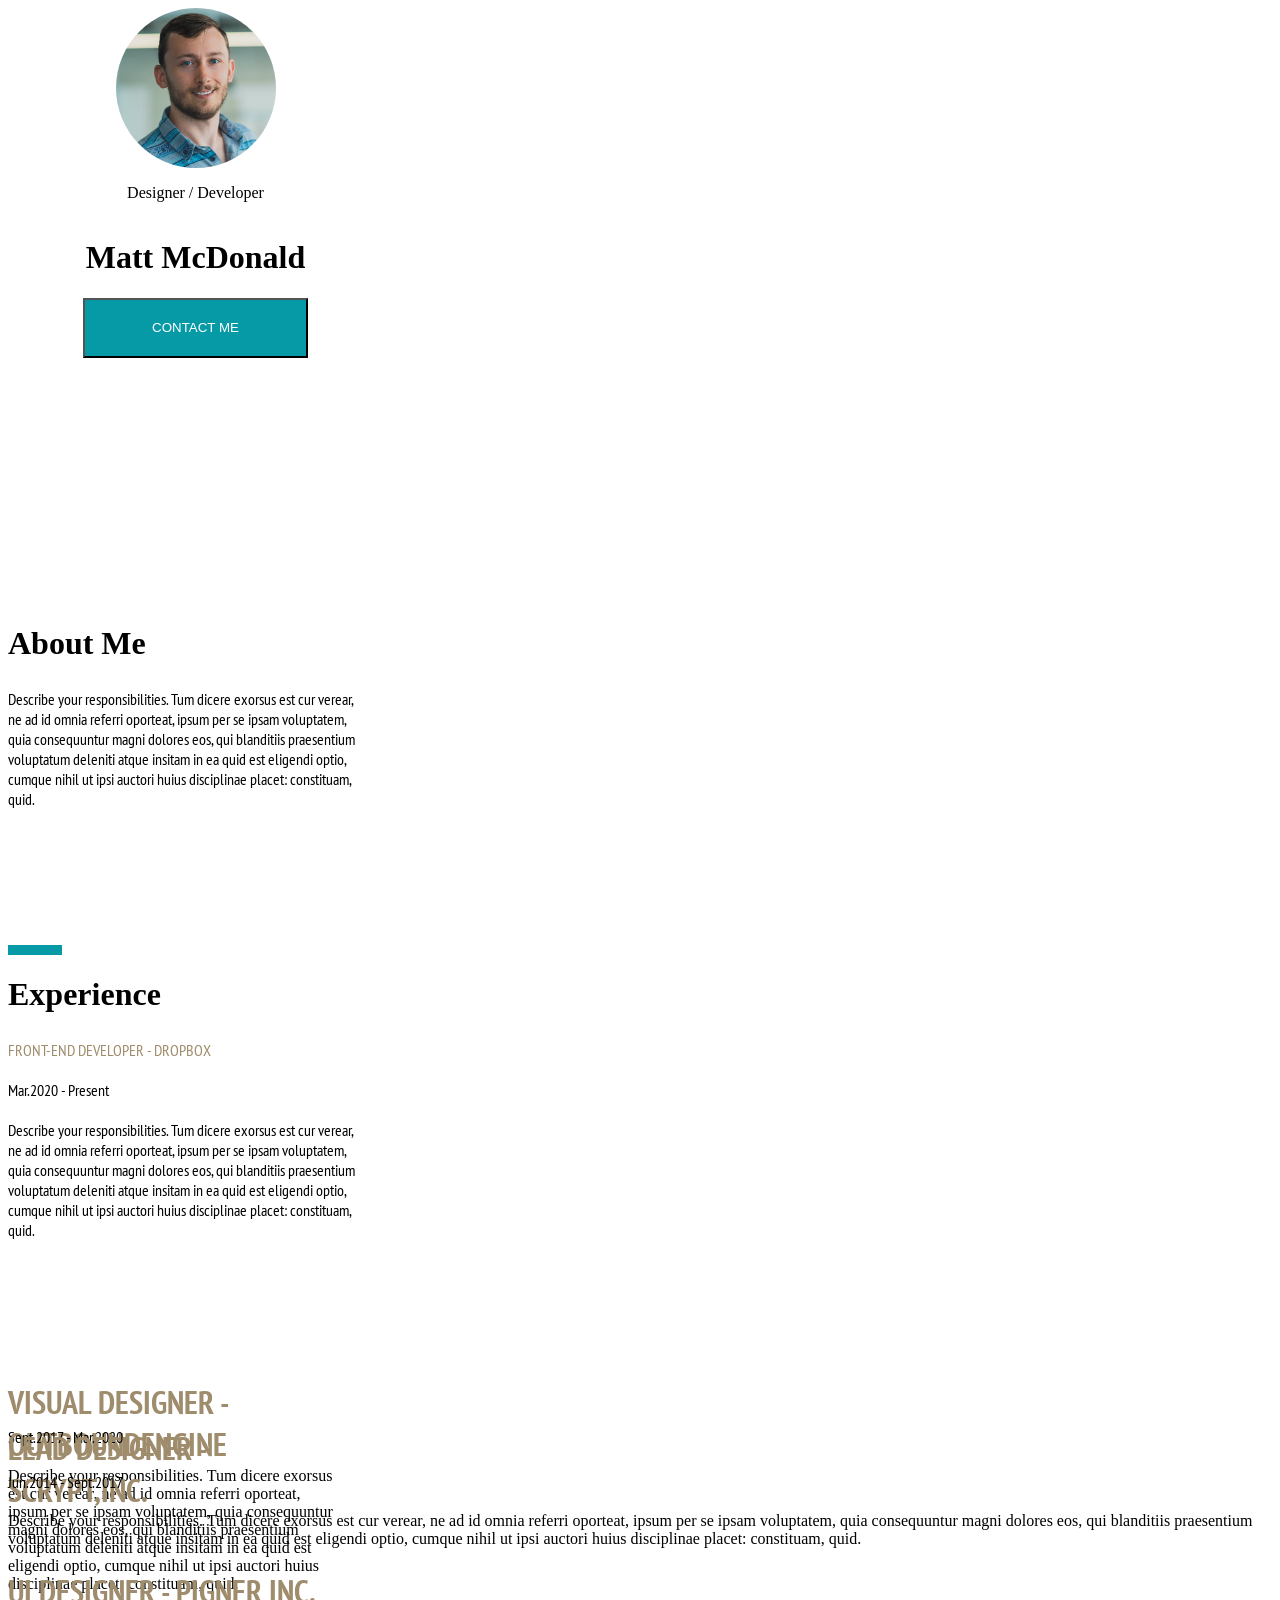
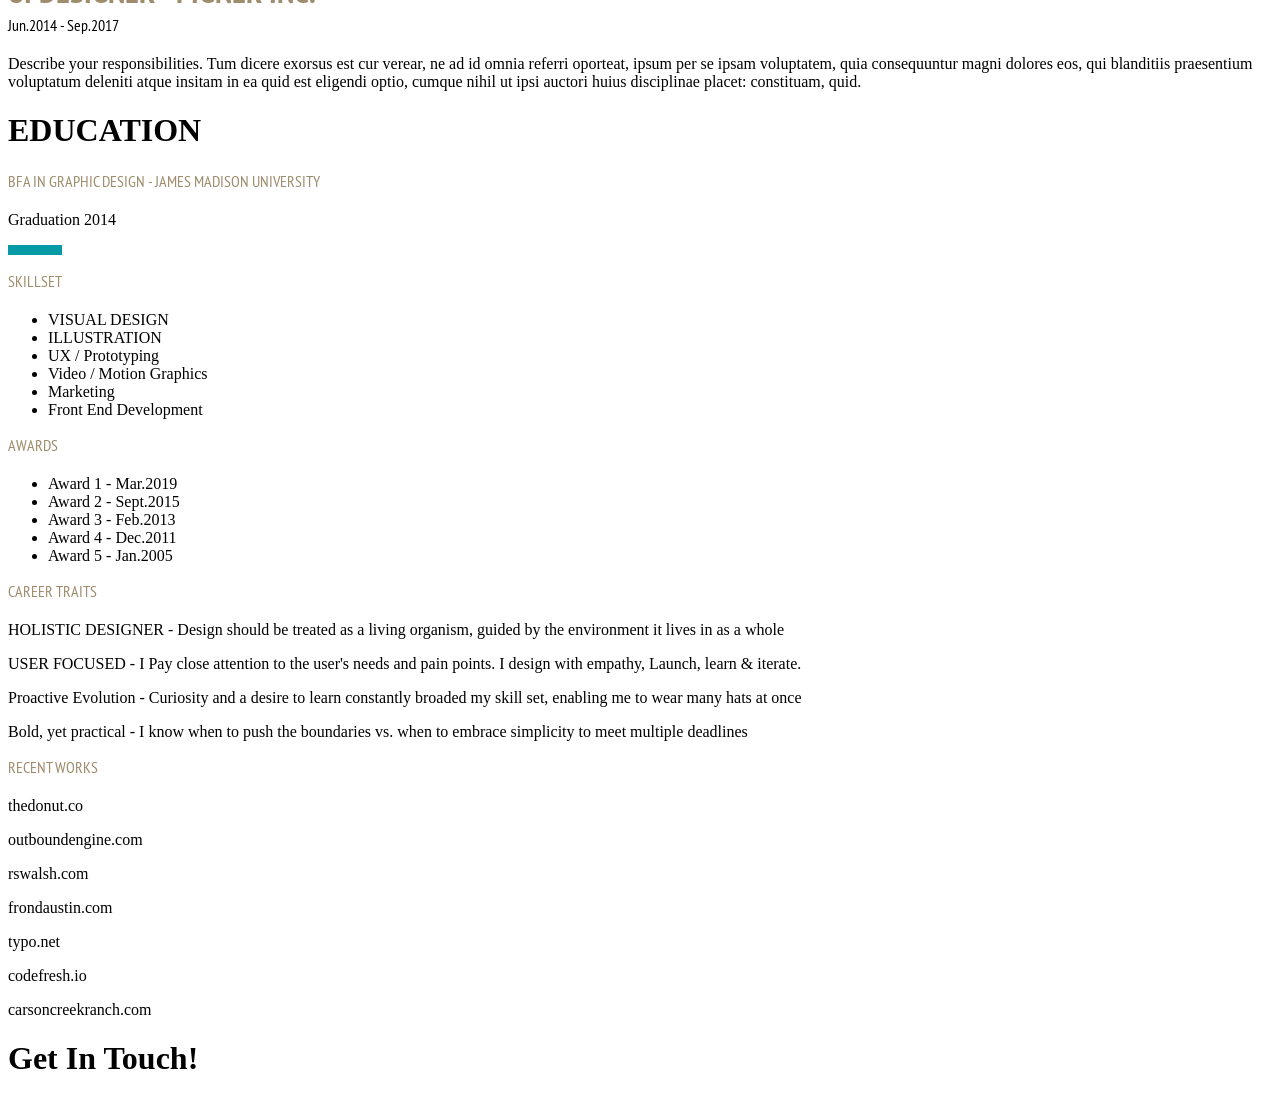
==== index2.html @ 8fe47edc "nueva version actualizada" ====
<!doctype html>
<html lang="en">
  <head>
    <meta charset="UTF-8" />
    <meta name="viewport" content="width=device-width, initial-scale=1.0" />
    <title>Document</title>
    <link rel="stylesheet" href="style.css" />
    <link rel="preconnect" href="https://fonts.googleapis.com" />
    <link rel="preconnect" href="https://fonts.gstatic.com" crossorigin />
    <link
      href="https://fonts.googleapis.com/css2?family=PT+Sans+Narrow:wght@400;700&family=Playfair+Display:ital,wght@0,400..900;1,400..900&display=swap"
      rel="stylesheet"
    />
  </head>
  <body>
    <header>
      <img src="images/MattMcdonald.png" alt="" />
      <p>Designer / Developer</p>
      <h1>Matt McDonald</h1>
      <button class="boton">CONTACT ME</button>
    </header>
    <main>
      <div class="text1">
        <h1>About Me</h1>
        <p class="texto1">
          Describe your responsibilities. Tum dicere exorsus est cur verear, ne
          ad id omnia referri oporteat, ipsum per se ipsam voluptatem, quia
          consequuntur magni dolores eos, qui blanditiis praesentium voluptatum
          deleniti atque insitam in ea quid est eligendi optio, cumque nihil ut
          ipsi auctori huius disciplinae placet: constituam, quid.
        </p>
      </div>
      <div class="rectangle"></div>
      <div class="text2">
        <h1>Experience</h1>
        <p class="textlike">FRONT-END DEVELOPER - DROPBOX</p>
        <p class="textp">Mar.2020 - Present</p>
        <p class="texto2">
          Describe your responsibilities. Tum dicere exorsus est cur verear, ne
          ad id omnia referri oporteat, ipsum per se ipsam voluptatem, quia
          consequuntur magni dolores eos, qui blanditiis praesentium voluptatum
          deleniti atque insitam in ea quid est eligendi optio, cumque nihil ut
          ipsi auctori huius disciplinae placet: constituam, quid.
        </p>
      </div>
      <div class="text3">
        <h1 class="textlike">VISUAL DESIGNER - OUTBOUNDENGINE</h1>
        <p class="textp">Sept.2017 - Mar.2020</p>
        <p class="texto3">
          Describe your responsibilities. Tum dicere exorsus est cur verear, ne
          ad id omnia referri oporteat, ipsum per se ipsam voluptatem, quia
          consequuntur magni dolores eos, qui blanditiis praesentium voluptatum
          deleniti atque insitam in ea quid est eligendi optio, cumque nihil ut
          ipsi auctori huius disciplinae placet: constituam, quid.
        </p>
      </div>
      <div class="text4">
        <h1 class="textlike">LEAD DESIGNER - SCRYPT,INC.</h1>
        <p class="textp">Jun.2014 - Sept.2017</p>
        <p class="texto4">
          Describe your responsibilities. Tum dicere exorsus est cur verear, ne
          ad id omnia referri oporteat, ipsum per se ipsam voluptatem, quia
          consequuntur magni dolores eos, qui blanditiis praesentium voluptatum
          deleniti atque insitam in ea quid est eligendi optio, cumque nihil ut
          ipsi auctori huius disciplinae placet: constituam, quid.
        </p>
      </div>
      <div class="text5">
        <h1 class="textlike">UI DESIGNER - PIGNER INC.</h1>
        <p class="textp">Jun.2014 - Sep.2017</p>
        <p class="texto5">
          Describe your responsibilities. Tum dicere exorsus est cur verear, ne
          ad id omnia referri oporteat, ipsum per se ipsam voluptatem, quia
          consequuntur magni dolores eos, qui blanditiis praesentium voluptatum
          deleniti atque insitam in ea quid est eligendi optio, cumque nihil ut
          ipsi auctori huius disciplinae placet: constituam, quid.
        </p>
      </div>
      <div class="text6">
        <h1>EDUCATION</h1>
        <p class="textlike">BFA IN GRAPHIC DESIGN - JAMES MADISON UNIVERSITY</p>
        <p class="texto6">Graduation 2014</p>
      </div>
      <div class="rectangle"></div>

      <div class="text7">
        <p class="textlike">SKILLSET</p>
        <nav>
          <ul>
            <li>VISUAL DESIGN</li>
            <li>ILLUSTRATION</li>
            <li>UX / Prototyping</li>
            <li>Video / Motion Graphics</li>
            <li>Marketing</li>
            <li>Front End Development</li>
          </ul>
        </nav>
      </div>
      <div class="text8">
        <p class="textlike">AWARDS</p>
        <nav>
          <ul>
            <li>Award 1 - Mar.2019</li>
            <li>Award 2 - Sept.2015</li>
            <li>Award 3 - Feb.2013</li>
            <li>Award 4 - Dec.2011</li>
            <li>Award 5 - Jan.2005</li>
          </ul>
        </nav>
      </div>
      <div class="text9">
        <p class="textlike">CAREER TRAITS</p>
        <p>
          HOLISTIC DESIGNER - Design should be treated as a living organism,
          guided by the environment it lives in as a whole
        </p>
        <p>
          USER FOCUSED - I Pay close attention to the user's needs and pain
          points. I design with empathy, Launch, learn & iterate.
        </p>
        <p>
          Proactive Evolution - Curiosity and a desire to learn constantly
          broaded my skill set, enabling me to wear many hats at once
        </p>
        <p>
          Bold, yet practical - I know when to push the boundaries vs. when to
          embrace simplicity to meet multiple deadlines
        </p>
      </div>
      <div class="text10">
        <p class="textlike">RECENT WORKS</p>
        <p class="text">thedonut.co</p>
        <p class="text">outboundengine.com</p>
        <p class="text">rswalsh.com</p>
        <p class="text">frondaustin.com</p>
        <p class="text">typo.net</p>
        <p class="text">codefresh.io</p>
        <p class="text">carsoncreekranch.com</p>
      </div>
    </main>
    <div class="bottom-container">
      <h1>Get In Touch!</h1>
    </div>
  </body>
</html>
---- style.css ----
header{
    display: flex;
    flex-direction: column;
    align-items: center;
    width: 375px;
    height: 596px;
}

header img{
    width: 160px;
    height: 160px;
    border-radius: 175px;
}

header button{
    width: 225px;
    height: 60px;
    background-color: #0699A6;
    color: #FFFFFF;
    cursor: pointer;
}

.text1 h1{
    width: 335px;
    height: 42px;
}

.texto1{
    width: 350px;
    height: 240px;
    font-family: 'PT Sans Narrow';
}

.rectangle{
    width: 54px;
    height: 10px;
    background-color: #0699A6;
}

.text2 h1{
    width: 335px;
    height: 42px;
}

.texto2{
    width: 350px;
    height: 240px;
    font-family: 'PT Sans Narrow';
}

.textlike{
    width: 335px;
    height: 24px;
    font-family: 'PT Sans Narrow';
    color: #9E8C6C;
}

.textp{
    width: 224px;
    height: 24px;
    font-family: 'PT Sans Narrow';
}

.text3{
    width: 335px;
    height: 24px;
}
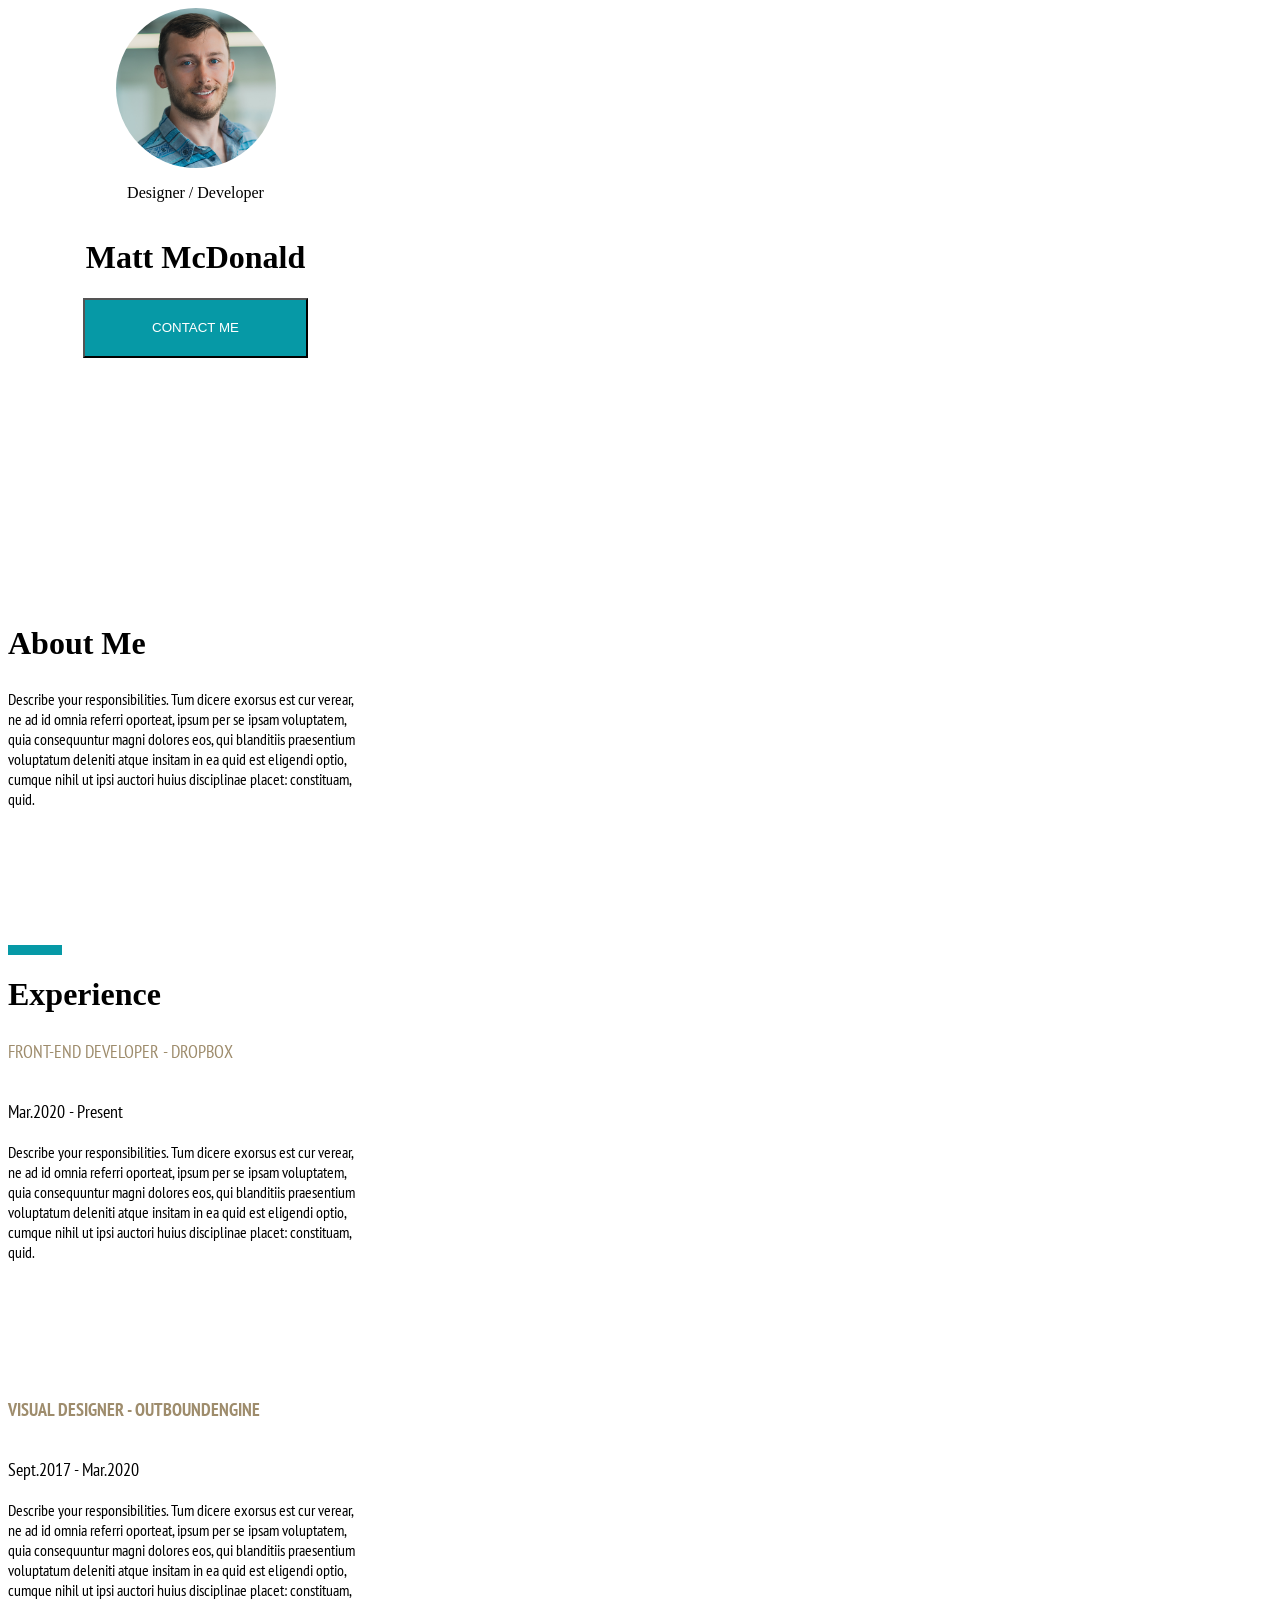
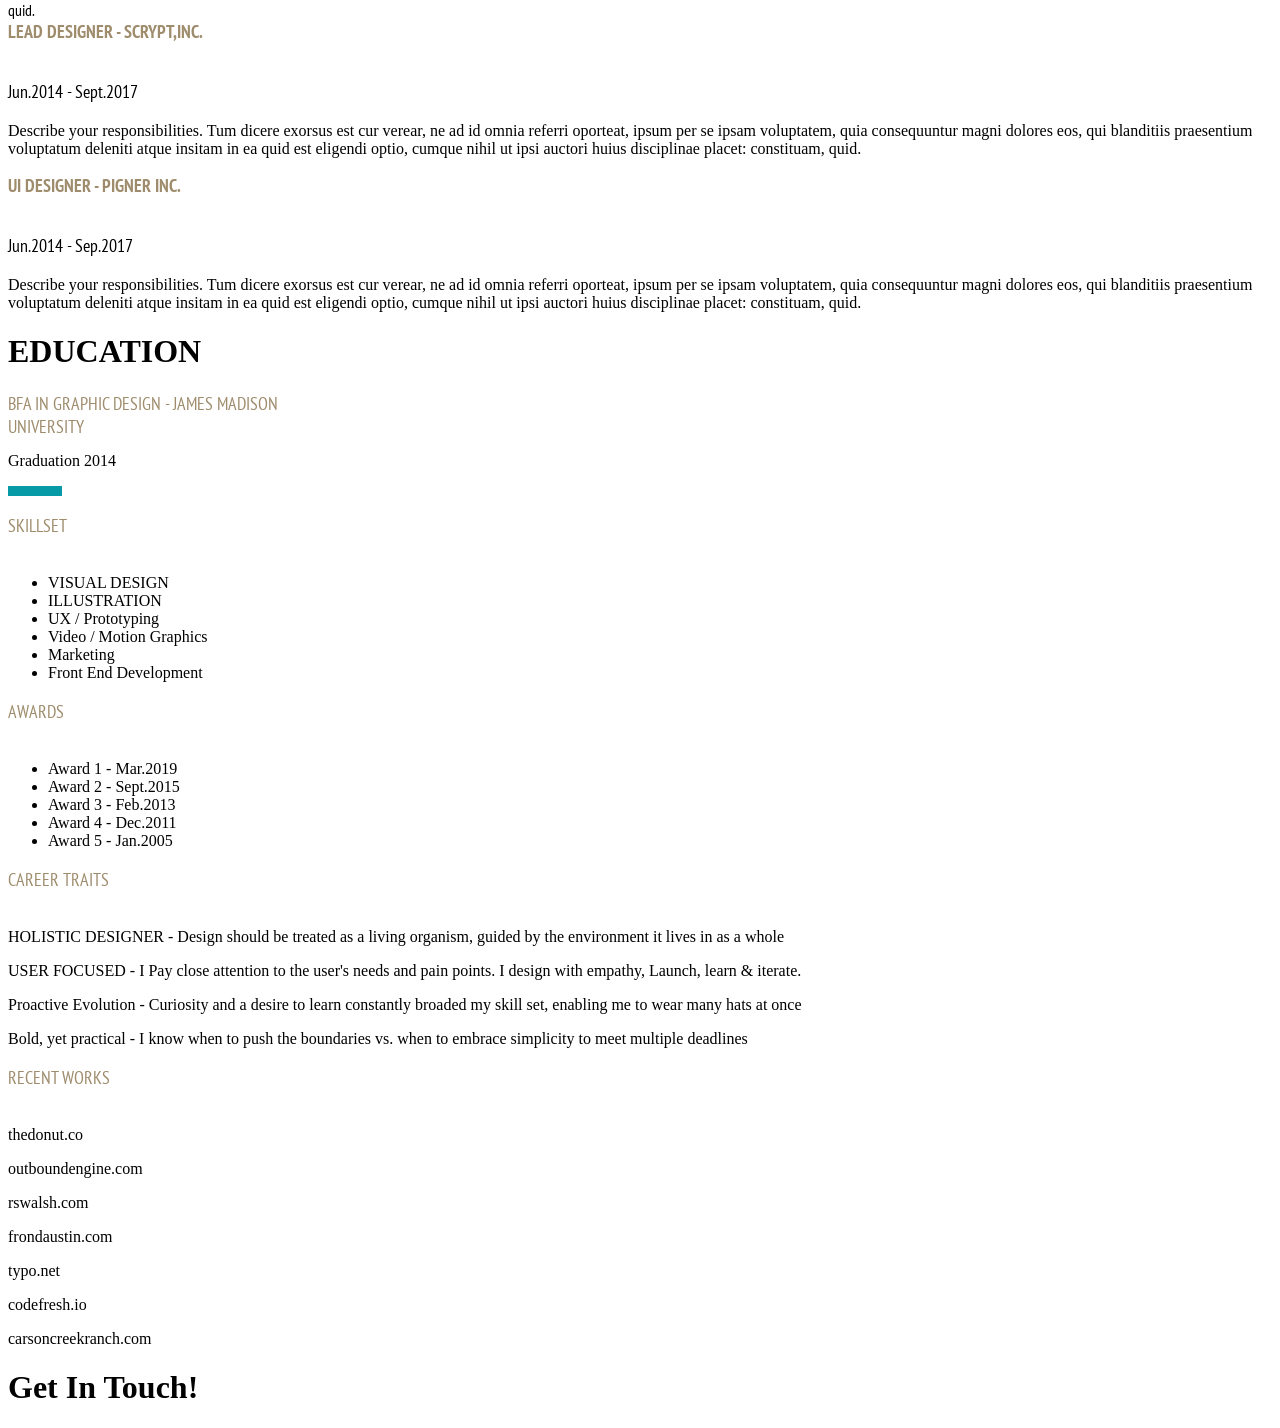
==== commit ed94a549: "nuevos cambios en el texto" ====
--- a/index2.html
+++ b/index2.html
@@ -19,7 +19,7 @@
       <h1>Matt McDonald</h1>
       <button class="boton">CONTACT ME</button>
     </header>
-    <main>
+    <main class="container-main">
       <div class="text1">
         <h1>About Me</h1>
         <p class="texto1">
--- a/style.css
+++ b/style.css
@@ -49,19 +49,27 @@
 }
 
 .textlike{
-    width: 335px;
-    height: 24px;
     font-family: 'PT Sans Narrow';
     color: #9E8C6C;
+    width: 335px;
+    height: 42px;
+    font-size: 18px;
 }
 
 .textp{
     width: 224px;
     height: 24px;
     font-family: 'PT Sans Narrow';
+    font-size: 18px;
 }
 
 .text3{
     width: 335px;
-    height: 24px;
+    height: 210px;
+}
+
+.texto3{
+    width: 350px;
+    height: 240px;
+    font-family: 'PT Sans Narrow';
 }
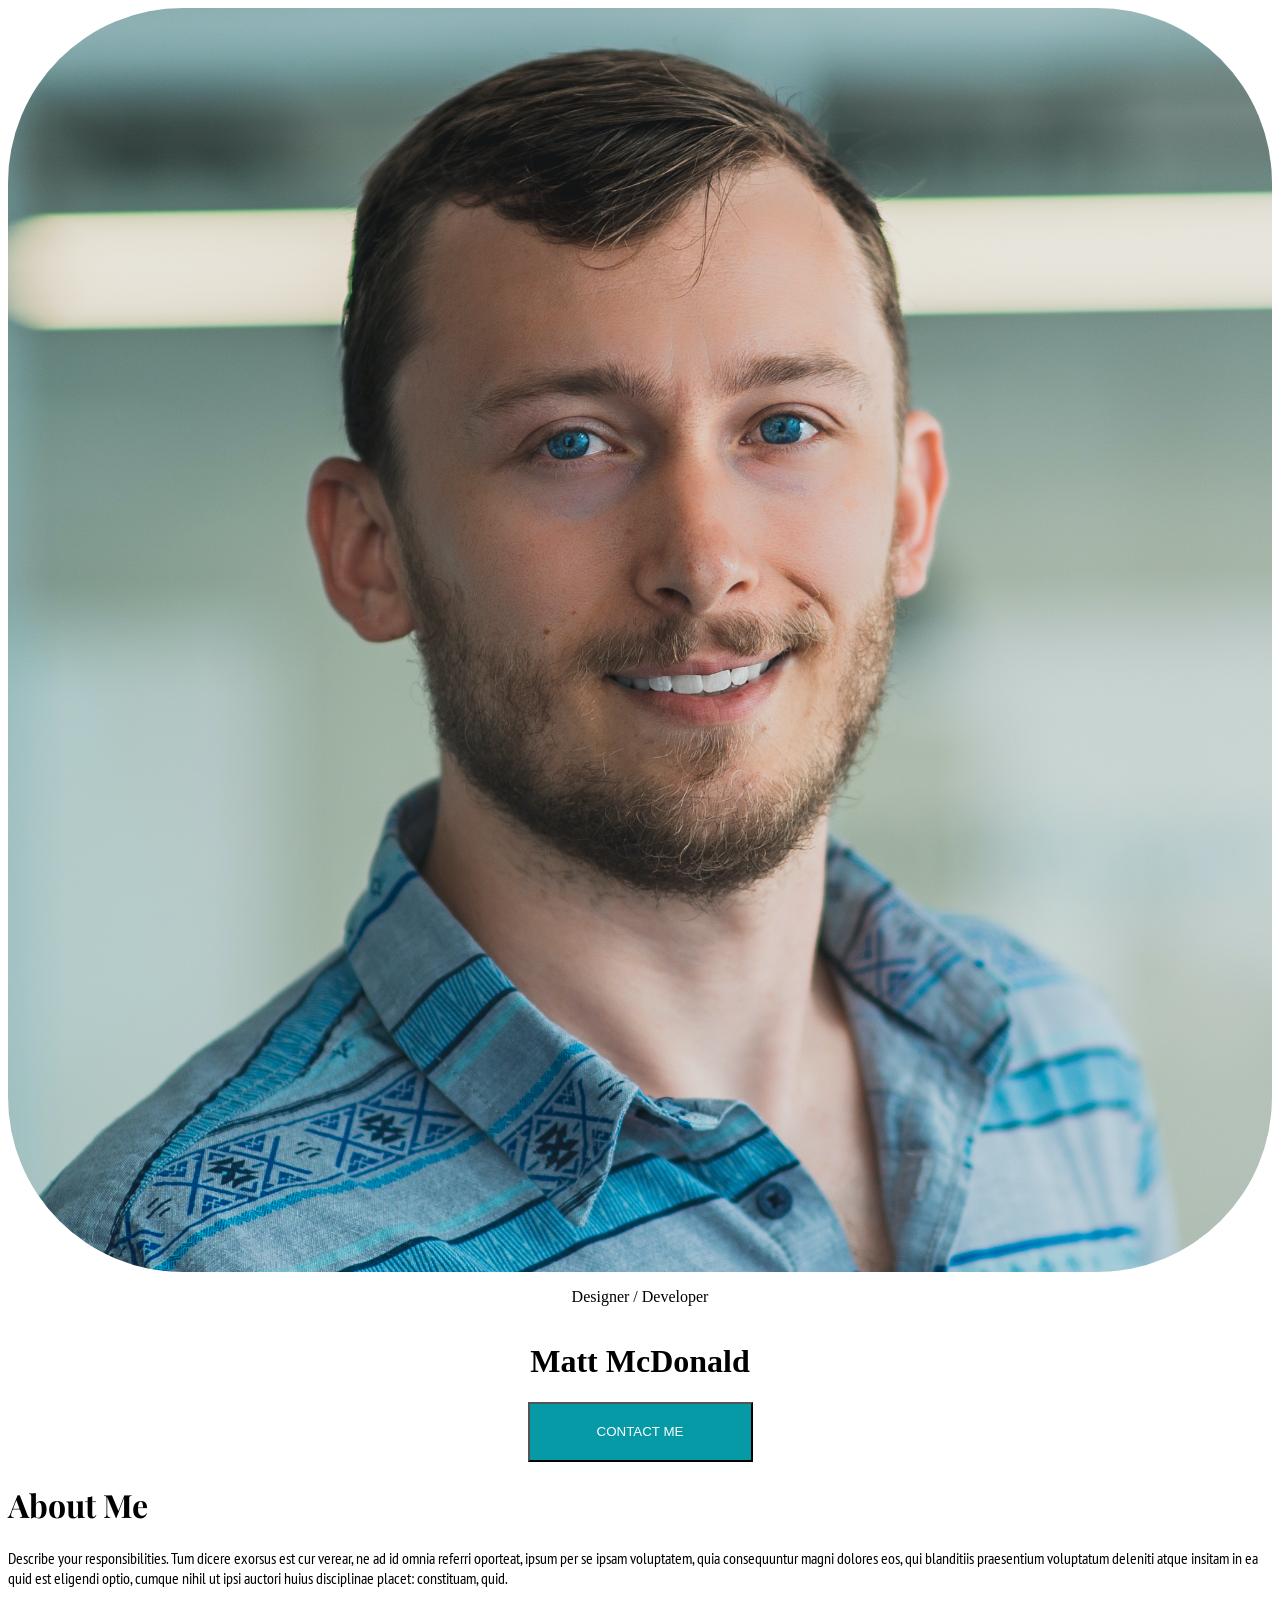
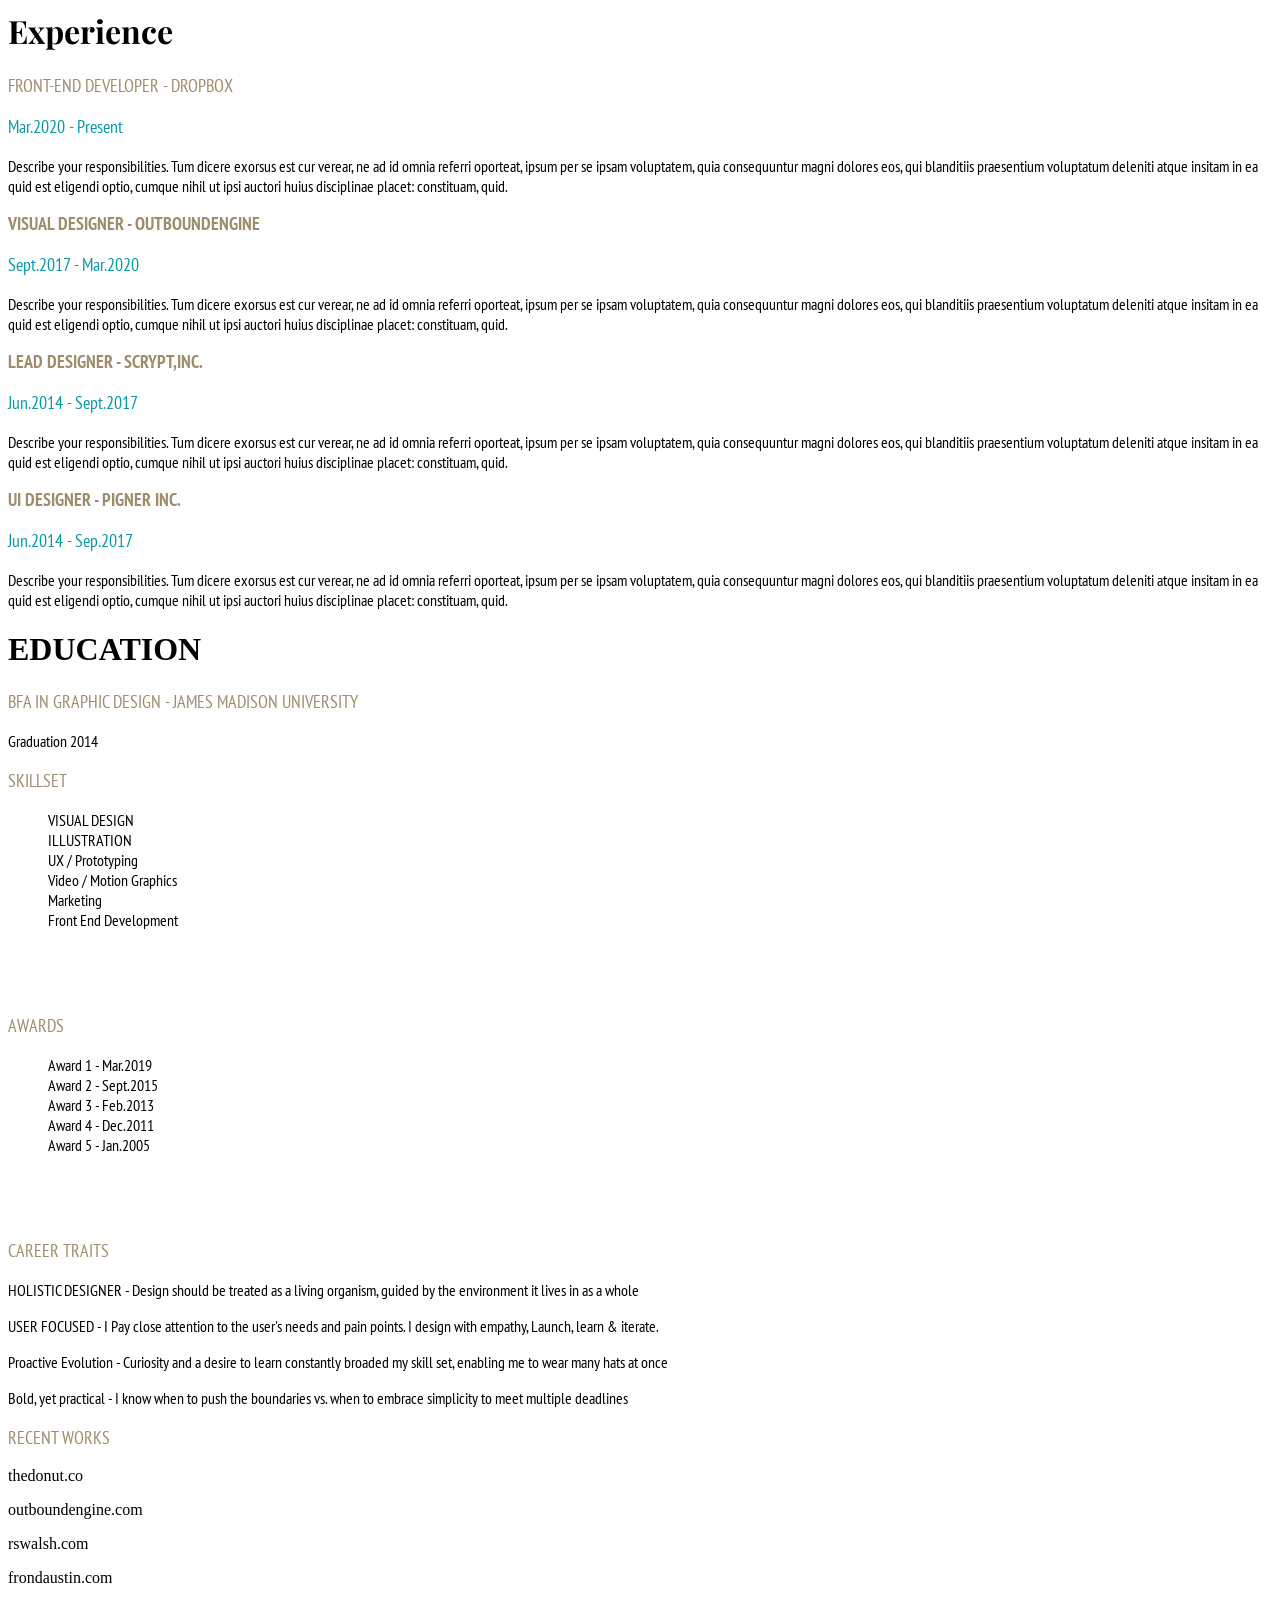
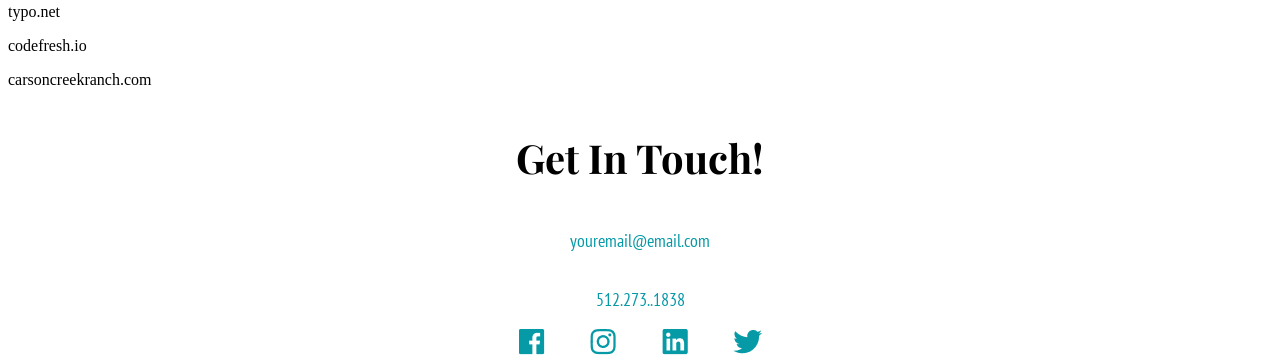
==== commit 21ddd1e5: "version mobil acabada" ====
--- a/index2.html
+++ b/index2.html
@@ -5,6 +5,12 @@
     <meta name="viewport" content="width=device-width, initial-scale=1.0" />
     <title>Document</title>
     <link rel="stylesheet" href="style.css" />
+    <link rel="preconnect" href="https://fonts.googleapis.com" />
+    <link rel="preconnect" href="https://fonts.gstatic.com" crossorigin />
+    <link
+      href="https://fonts.googleapis.com/css2?family=PT+Sans+Narrow:wght@400;700&family=Playfair+Display:ital,wght@0,400..900;1,400..900&display=swap"
+      rel="stylesheet"
+    />
     <link rel="preconnect" href="https://fonts.googleapis.com" />
     <link rel="preconnect" href="https://fonts.gstatic.com" crossorigin />
     <link
@@ -138,8 +144,11 @@
         <p class="text">carsoncreekranch.com</p>
       </div>
     </main>
-    <div class="bottom-container">
-      <h1>Get In Touch!</h1>
-    </div>
+    <footer>
+      <h1 class="texth">Get In Touch!</h1>
+      <p class="textp">youremail@email.com</p>
+      <p class="textp">512.273..1838</p>
+      <img src="images/Group 4.png" alt="" />
+    </footer>
   </body>
 </html>
--- a/style.css
+++ b/style.css
@@ -1,75 +1,116 @@
-header{
+
+
+header {
+  display: flex;
+  flex-direction: column;
+  align-items: center;
+}
+
+header img {
+    width: 100%;
+  border-radius: 175px;
+}
+
+header button {
+  width: 225px;
+  height: 60px;
+  background-color: #0699a6;
+  color: #ffffff;
+  cursor: pointer;
+}
+
+footer{
     display: flex;
     flex-direction: column;
     align-items: center;
-    width: 375px;
-    height: 596px;
 }
 
-header img{
-    width: 160px;
-    height: 160px;
-    border-radius: 175px;
-}
-
-header button{
-    width: 225px;
-    height: 60px;
-    background-color: #0699A6;
-    color: #FFFFFF;
-    cursor: pointer;
-}
-
-.text1 h1{
-    width: 335px;
-    height: 42px;
-}
-
-.texto1{
-    width: 350px;
-    height: 240px;
-    font-family: 'PT Sans Narrow';
-}
-
-.rectangle{
-    width: 54px;
-    height: 10px;
-    background-color: #0699A6;
-}
-
-.text2 h1{
-    width: 335px;
-    height: 42px;
-}
-
-.texto2{
-    width: 350px;
-    height: 240px;
-    font-family: 'PT Sans Narrow';
-}
-
-.textlike{
-    font-family: 'PT Sans Narrow';
-    color: #9E8C6C;
-    width: 335px;
-    height: 42px;
-    font-size: 18px;
+.texth{
+    font-family: 'Playfair Display';
+    font-size: 40px;
 }
 
 .textp{
-    width: 224px;
-    height: 24px;
-    font-family: 'PT Sans Narrow';
-    font-size: 18px;
+    font-family: 'Playfair Display';
+    font-size: 26px;
+    color: #0699A6;
 }
 
-.text3{
-    width: 335px;
-    height: 210px;
+.textlike {
+  font-family: "PT Sans Narrow";
+  color: #9e8c6c;
+  font-size: 18px;
 }
 
-.texto3{
-    width: 350px;
-    height: 240px;
-    font-family: 'PT Sans Narrow';
-}+.text1 h1 {
+  font-family: "Playfair Display";
+}
+
+.texto1 {
+  font-family: "PT Sans Narrow";
+}
+
+.rectangle {
+  background-color: #0699a6;
+}
+
+.text2 h1 {
+  font-family: "Playfair Display";
+  font-size: 32px;
+}
+
+.texto2 {
+  font-family: "PT Sans Narrow";
+}
+
+.textp {
+  font-family: "PT Sans Narrow";
+  font-size: 18px;
+}
+
+.text3 {
+  font-family: 'PT Sans Narrow';
+}
+
+.texto3 {
+  font-family: "PT Sans Narrow";
+}
+
+.texto4 {
+  font-family: "PT Sans Narrow";
+}
+
+.texto5 {
+  font-family: "PT Sans Narrow";
+}
+
+.texto6 {
+  font-family: "PT Sans Narrow";
+}
+
+.text7 {
+  font-family: "PT Sans Narrow";
+  padding-bottom: 50px;
+}
+
+.text7 nav ul {
+  list-style: none;
+  font-family: "PT Sans Narrow";
+}
+
+.text8 {
+  font-family: "PT Sans Narrow";
+  padding-bottom: 50px;
+}
+
+.text8 nav ul {
+  list-style: none;
+  font-family: "PT Sans Narrow";
+}
+
+.text9 {
+  font-family: "PT Sans Narrow";
+}
+
+
+
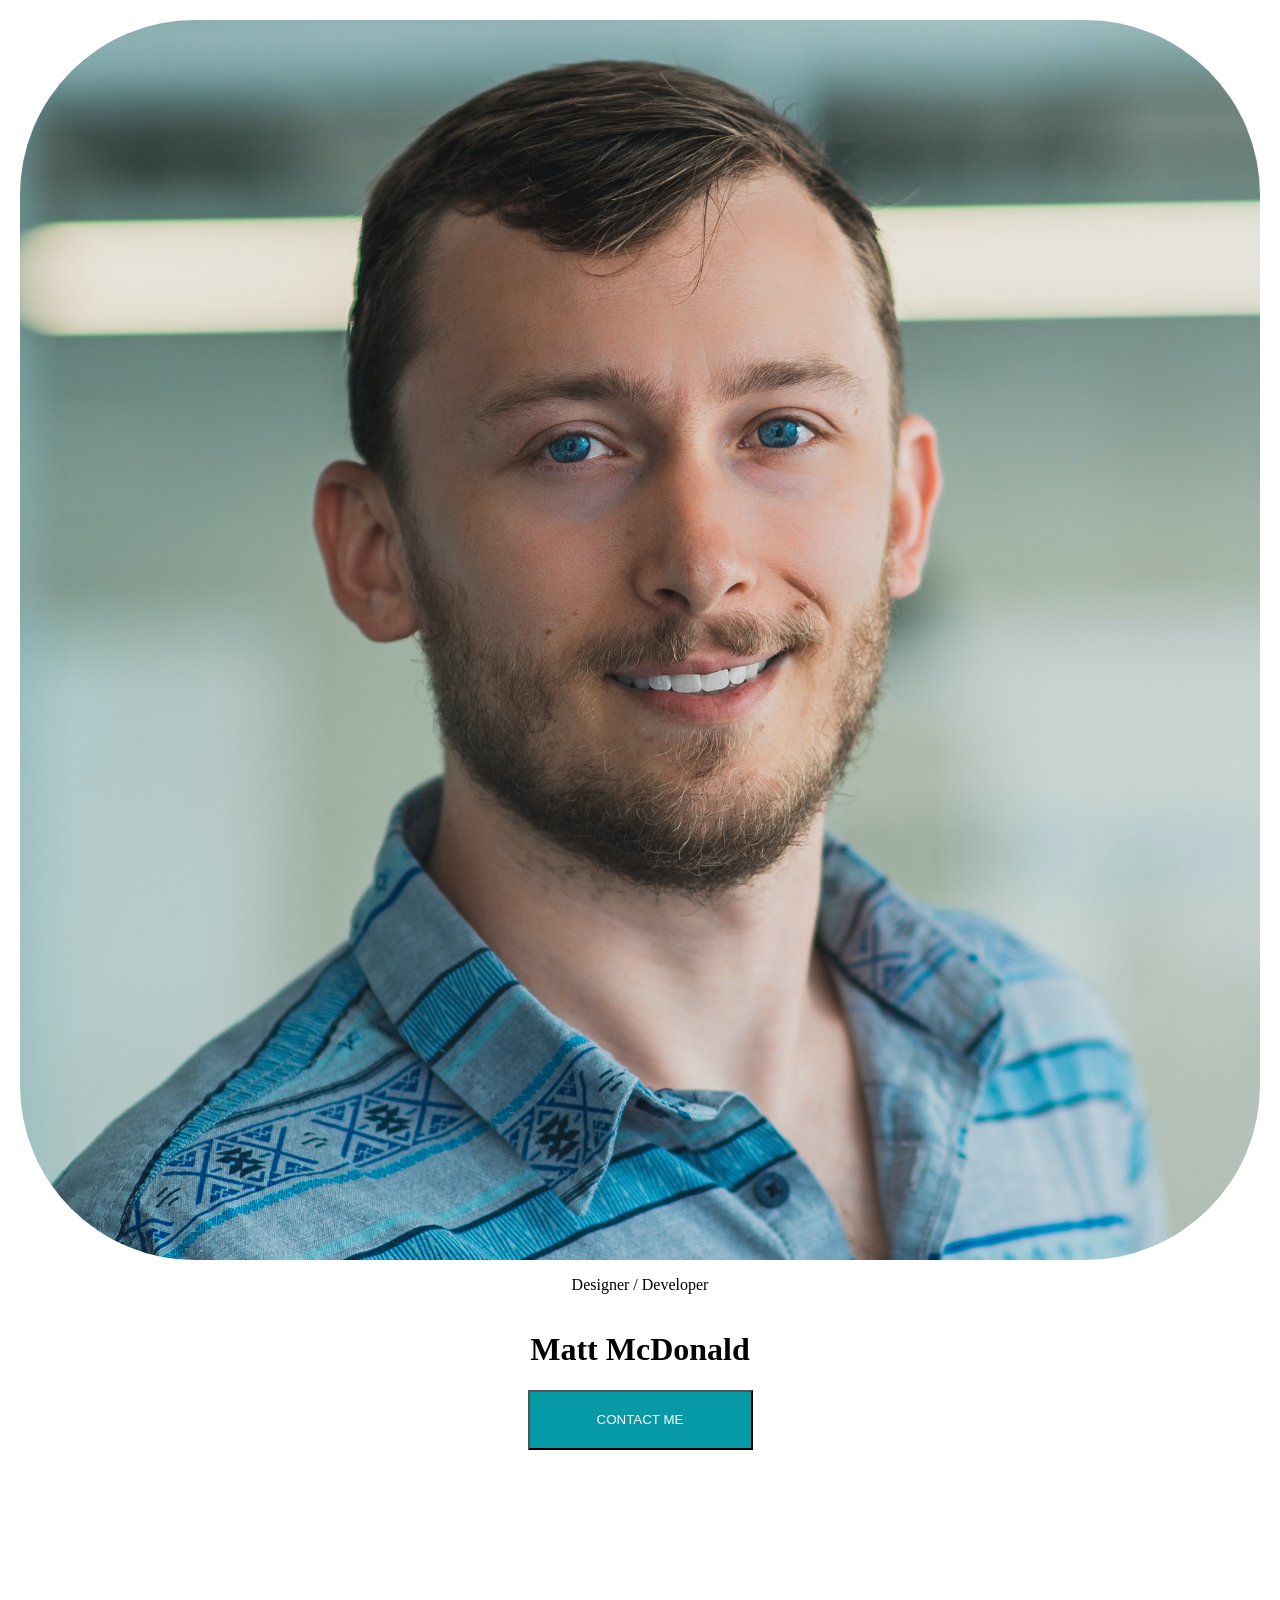
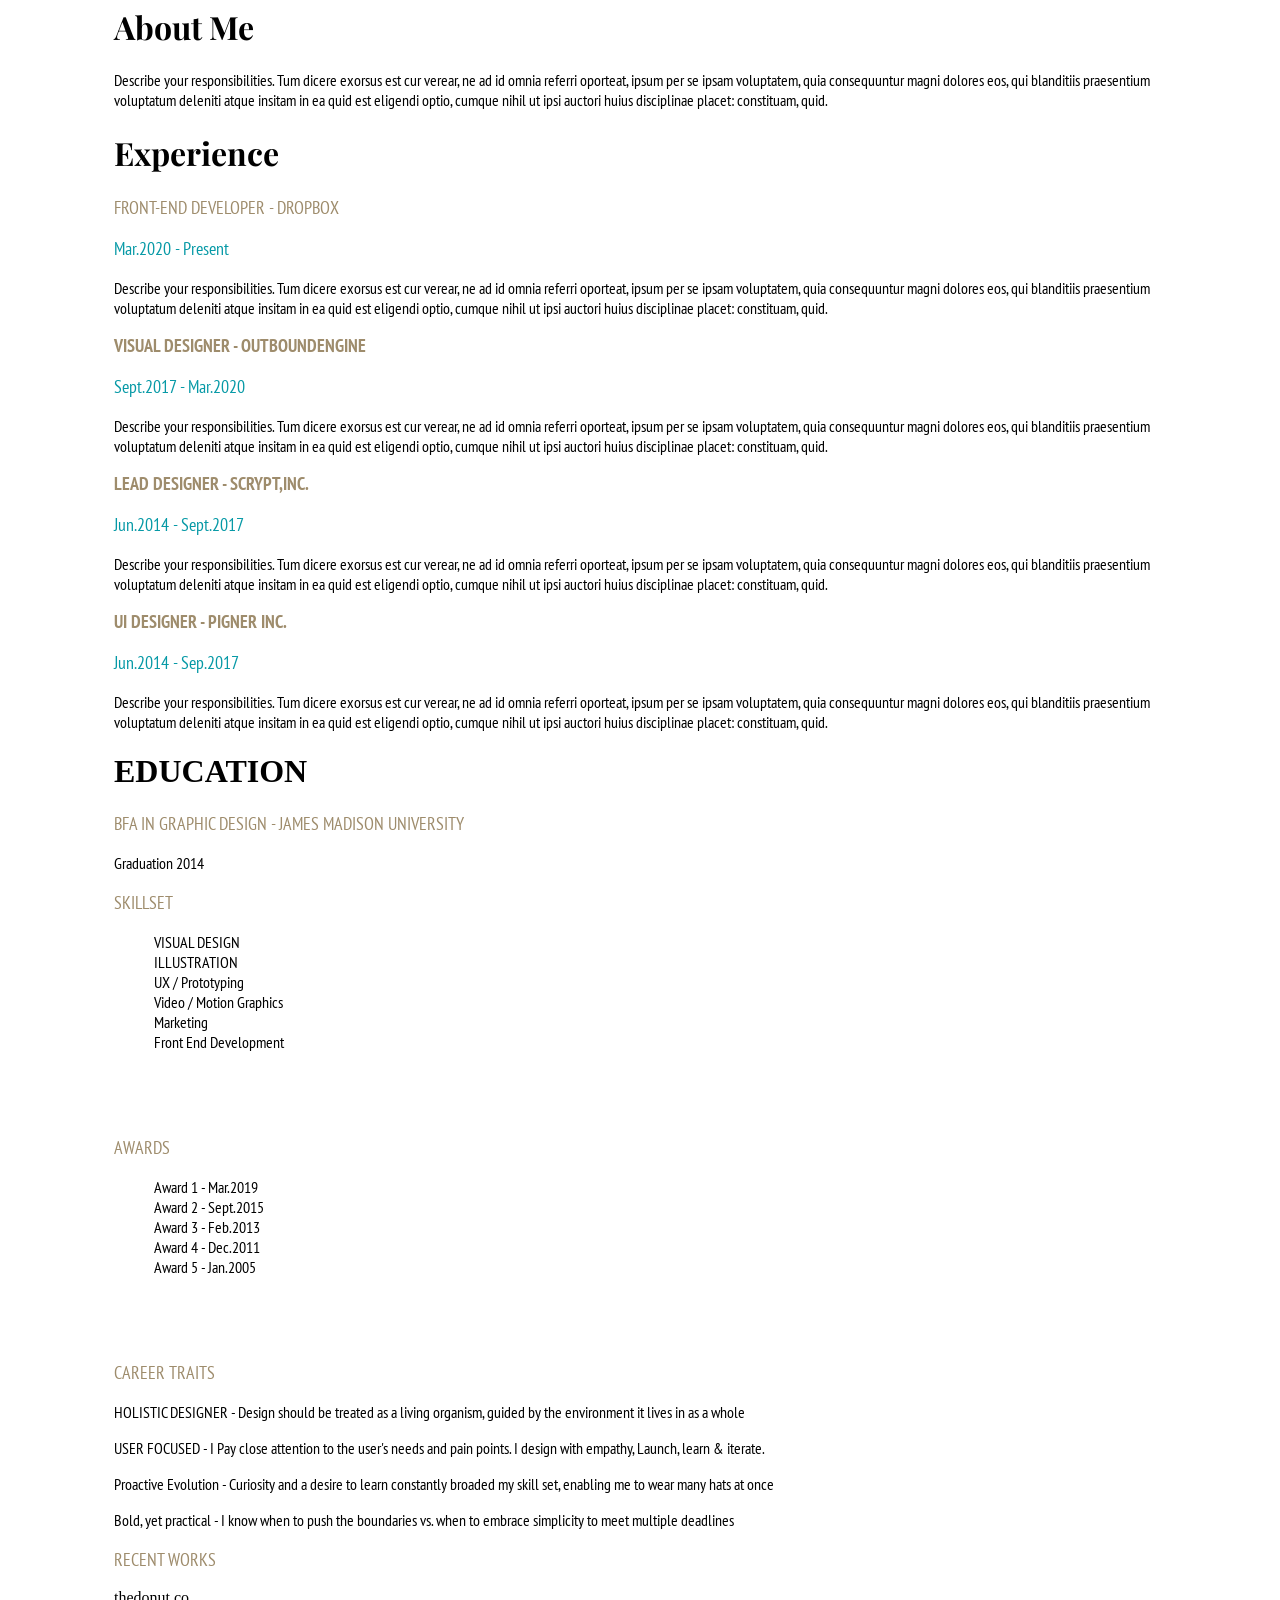
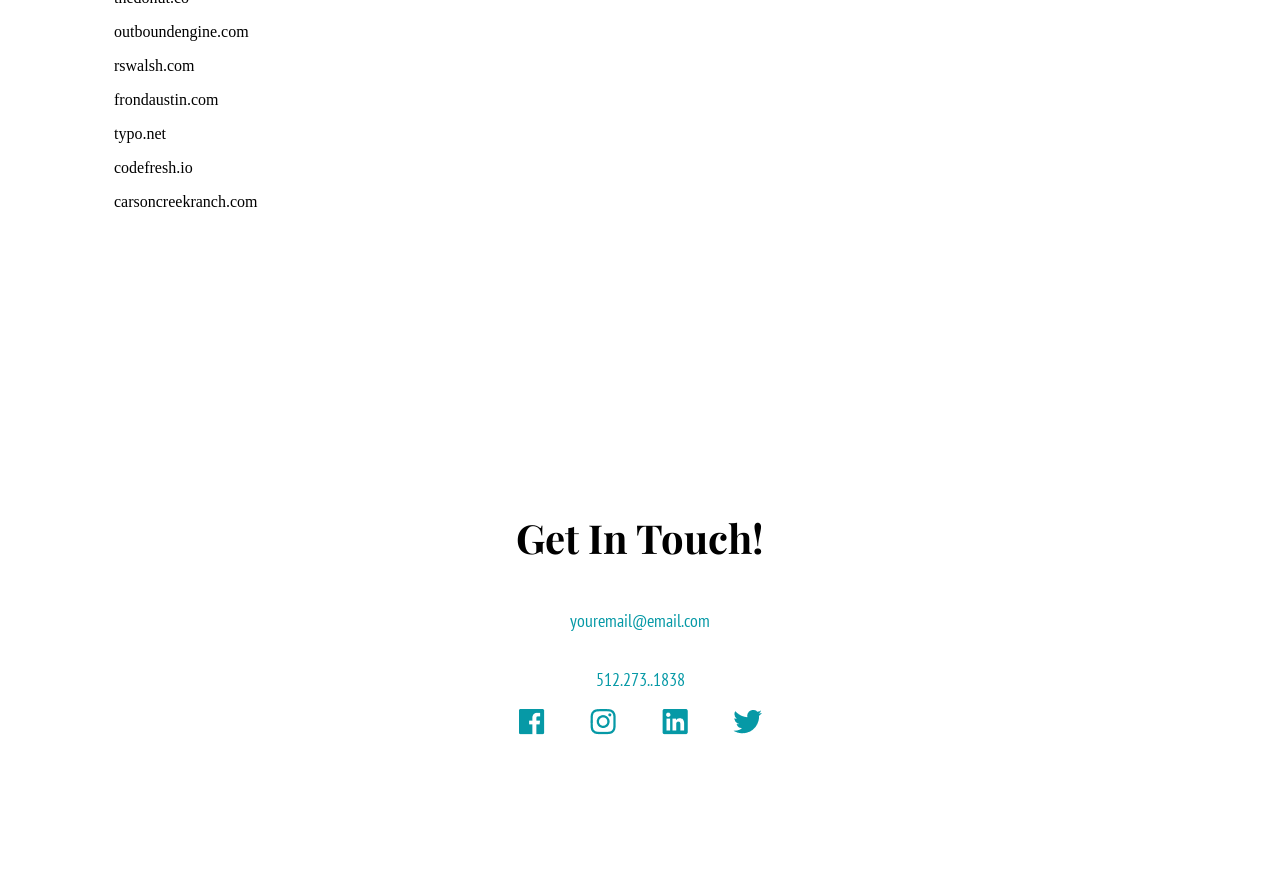
==== commit c65a619c: "ultimos cambios hechos" ====
--- a/index2.html
+++ b/index2.html
@@ -26,122 +26,133 @@
       <button class="boton">CONTACT ME</button>
     </header>
     <main class="container-main">
-      <div class="text1">
-        <h1>About Me</h1>
-        <p class="texto1">
-          Describe your responsibilities. Tum dicere exorsus est cur verear, ne
-          ad id omnia referri oporteat, ipsum per se ipsam voluptatem, quia
-          consequuntur magni dolores eos, qui blanditiis praesentium voluptatum
-          deleniti atque insitam in ea quid est eligendi optio, cumque nihil ut
-          ipsi auctori huius disciplinae placet: constituam, quid.
-        </p>
+      <div class="derecha">
+        <div class="text1">
+          <h1>About Me</h1>
+          <p class="texto1">
+            Describe your responsibilities. Tum dicere exorsus est cur verear,
+            ne ad id omnia referri oporteat, ipsum per se ipsam voluptatem, quia
+            consequuntur magni dolores eos, qui blanditiis praesentium
+            voluptatum deleniti atque insitam in ea quid est eligendi optio,
+            cumque nihil ut ipsi auctori huius disciplinae placet: constituam,
+            quid.
+          </p>
+        </div>
+        <div class="rectangle"></div>
+        <div class="text2">
+          <h1>Experience</h1>
+          <p class="textlike">FRONT-END DEVELOPER - DROPBOX</p>
+          <p class="textp">Mar.2020 - Present</p>
+          <p class="texto2">
+            Describe your responsibilities. Tum dicere exorsus est cur verear,
+            ne ad id omnia referri oporteat, ipsum per se ipsam voluptatem, quia
+            consequuntur magni dolores eos, qui blanditiis praesentium
+            voluptatum deleniti atque insitam in ea quid est eligendi optio,
+            cumque nihil ut ipsi auctori huius disciplinae placet: constituam,
+            quid.
+          </p>
+        </div>
+        <div class="text3">
+          <h1 class="textlike">VISUAL DESIGNER - OUTBOUNDENGINE</h1>
+          <p class="textp">Sept.2017 - Mar.2020</p>
+          <p class="texto3">
+            Describe your responsibilities. Tum dicere exorsus est cur verear,
+            ne ad id omnia referri oporteat, ipsum per se ipsam voluptatem, quia
+            consequuntur magni dolores eos, qui blanditiis praesentium
+            voluptatum deleniti atque insitam in ea quid est eligendi optio,
+            cumque nihil ut ipsi auctori huius disciplinae placet: constituam,
+            quid.
+          </p>
+        </div>
+        <div class="text4">
+          <h1 class="textlike">LEAD DESIGNER - SCRYPT,INC.</h1>
+          <p class="textp">Jun.2014 - Sept.2017</p>
+          <p class="texto4">
+            Describe your responsibilities. Tum dicere exorsus est cur verear,
+            ne ad id omnia referri oporteat, ipsum per se ipsam voluptatem, quia
+            consequuntur magni dolores eos, qui blanditiis praesentium
+            voluptatum deleniti atque insitam in ea quid est eligendi optio,
+            cumque nihil ut ipsi auctori huius disciplinae placet: constituam,
+            quid.
+          </p>
+        </div>
+        <div class="text5">
+          <h1 class="textlike">UI DESIGNER - PIGNER INC.</h1>
+          <p class="textp">Jun.2014 - Sep.2017</p>
+          <p class="texto5">
+            Describe your responsibilities. Tum dicere exorsus est cur verear,
+            ne ad id omnia referri oporteat, ipsum per se ipsam voluptatem, quia
+            consequuntur magni dolores eos, qui blanditiis praesentium
+            voluptatum deleniti atque insitam in ea quid est eligendi optio,
+            cumque nihil ut ipsi auctori huius disciplinae placet: constituam,
+            quid.
+          </p>
+        </div>
+        <div class="text6">
+          <h1>EDUCATION</h1>
+          <p class="textlike">
+            BFA IN GRAPHIC DESIGN - JAMES MADISON UNIVERSITY
+          </p>
+          <p class="texto6">Graduation 2014</p>
+        </div>
+        <div class="rectangle"></div>
       </div>
-      <div class="rectangle"></div>
-      <div class="text2">
-        <h1>Experience</h1>
-        <p class="textlike">FRONT-END DEVELOPER - DROPBOX</p>
-        <p class="textp">Mar.2020 - Present</p>
-        <p class="texto2">
-          Describe your responsibilities. Tum dicere exorsus est cur verear, ne
-          ad id omnia referri oporteat, ipsum per se ipsam voluptatem, quia
-          consequuntur magni dolores eos, qui blanditiis praesentium voluptatum
-          deleniti atque insitam in ea quid est eligendi optio, cumque nihil ut
-          ipsi auctori huius disciplinae placet: constituam, quid.
-        </p>
-      </div>
-      <div class="text3">
-        <h1 class="textlike">VISUAL DESIGNER - OUTBOUNDENGINE</h1>
-        <p class="textp">Sept.2017 - Mar.2020</p>
-        <p class="texto3">
-          Describe your responsibilities. Tum dicere exorsus est cur verear, ne
-          ad id omnia referri oporteat, ipsum per se ipsam voluptatem, quia
-          consequuntur magni dolores eos, qui blanditiis praesentium voluptatum
-          deleniti atque insitam in ea quid est eligendi optio, cumque nihil ut
-          ipsi auctori huius disciplinae placet: constituam, quid.
-        </p>
-      </div>
-      <div class="text4">
-        <h1 class="textlike">LEAD DESIGNER - SCRYPT,INC.</h1>
-        <p class="textp">Jun.2014 - Sept.2017</p>
-        <p class="texto4">
-          Describe your responsibilities. Tum dicere exorsus est cur verear, ne
-          ad id omnia referri oporteat, ipsum per se ipsam voluptatem, quia
-          consequuntur magni dolores eos, qui blanditiis praesentium voluptatum
-          deleniti atque insitam in ea quid est eligendi optio, cumque nihil ut
-          ipsi auctori huius disciplinae placet: constituam, quid.
-        </p>
-      </div>
-      <div class="text5">
-        <h1 class="textlike">UI DESIGNER - PIGNER INC.</h1>
-        <p class="textp">Jun.2014 - Sep.2017</p>
-        <p class="texto5">
-          Describe your responsibilities. Tum dicere exorsus est cur verear, ne
-          ad id omnia referri oporteat, ipsum per se ipsam voluptatem, quia
-          consequuntur magni dolores eos, qui blanditiis praesentium voluptatum
-          deleniti atque insitam in ea quid est eligendi optio, cumque nihil ut
-          ipsi auctori huius disciplinae placet: constituam, quid.
-        </p>
-      </div>
-      <div class="text6">
-        <h1>EDUCATION</h1>
-        <p class="textlike">BFA IN GRAPHIC DESIGN - JAMES MADISON UNIVERSITY</p>
-        <p class="texto6">Graduation 2014</p>
-      </div>
-      <div class="rectangle"></div>
 
-      <div class="text7">
-        <p class="textlike">SKILLSET</p>
-        <nav>
-          <ul>
-            <li>VISUAL DESIGN</li>
-            <li>ILLUSTRATION</li>
-            <li>UX / Prototyping</li>
-            <li>Video / Motion Graphics</li>
-            <li>Marketing</li>
-            <li>Front End Development</li>
-          </ul>
-        </nav>
-      </div>
-      <div class="text8">
-        <p class="textlike">AWARDS</p>
-        <nav>
-          <ul>
-            <li>Award 1 - Mar.2019</li>
-            <li>Award 2 - Sept.2015</li>
-            <li>Award 3 - Feb.2013</li>
-            <li>Award 4 - Dec.2011</li>
-            <li>Award 5 - Jan.2005</li>
-          </ul>
-        </nav>
-      </div>
-      <div class="text9">
-        <p class="textlike">CAREER TRAITS</p>
-        <p>
-          HOLISTIC DESIGNER - Design should be treated as a living organism,
-          guided by the environment it lives in as a whole
-        </p>
-        <p>
-          USER FOCUSED - I Pay close attention to the user's needs and pain
-          points. I design with empathy, Launch, learn & iterate.
-        </p>
-        <p>
-          Proactive Evolution - Curiosity and a desire to learn constantly
-          broaded my skill set, enabling me to wear many hats at once
-        </p>
-        <p>
-          Bold, yet practical - I know when to push the boundaries vs. when to
-          embrace simplicity to meet multiple deadlines
-        </p>
-      </div>
-      <div class="text10">
-        <p class="textlike">RECENT WORKS</p>
-        <p class="text">thedonut.co</p>
-        <p class="text">outboundengine.com</p>
-        <p class="text">rswalsh.com</p>
-        <p class="text">frondaustin.com</p>
-        <p class="text">typo.net</p>
-        <p class="text">codefresh.io</p>
-        <p class="text">carsoncreekranch.com</p>
+      <div class="izquierda">
+        <div class="text7">
+          <p class="textlike">SKILLSET</p>
+          <nav>
+            <ul>
+              <li>VISUAL DESIGN</li>
+              <li>ILLUSTRATION</li>
+              <li>UX / Prototyping</li>
+              <li>Video / Motion Graphics</li>
+              <li>Marketing</li>
+              <li>Front End Development</li>
+            </ul>
+          </nav>
+        </div>
+        <div class="text8">
+          <p class="textlike">AWARDS</p>
+          <nav>
+            <ul>
+              <li>Award 1 - Mar.2019</li>
+              <li>Award 2 - Sept.2015</li>
+              <li>Award 3 - Feb.2013</li>
+              <li>Award 4 - Dec.2011</li>
+              <li>Award 5 - Jan.2005</li>
+            </ul>
+          </nav>
+        </div>
+        <div class="text9">
+          <p class="textlike">CAREER TRAITS</p>
+          <p>
+            HOLISTIC DESIGNER - Design should be treated as a living organism,
+            guided by the environment it lives in as a whole
+          </p>
+          <p>
+            USER FOCUSED - I Pay close attention to the user's needs and pain
+            points. I design with empathy, Launch, learn & iterate.
+          </p>
+          <p>
+            Proactive Evolution - Curiosity and a desire to learn constantly
+            broaded my skill set, enabling me to wear many hats at once
+          </p>
+          <p>
+            Bold, yet practical - I know when to push the boundaries vs. when to
+            embrace simplicity to meet multiple deadlines
+          </p>
+        </div>
+        <div class="text10">
+          <p class="textlike">RECENT WORKS</p>
+          <p class="text">thedonut.co</p>
+          <p class="text">outboundengine.com</p>
+          <p class="text">rswalsh.com</p>
+          <p class="text">frondaustin.com</p>
+          <p class="text">typo.net</p>
+          <p class="text">codefresh.io</p>
+          <p class="text">carsoncreekranch.com</p>
+        </div>
       </div>
     </main>
     <footer>
--- a/style.css
+++ b/style.css
@@ -1,13 +1,25 @@
-
+body{
+    margin: 0;
+    padding: 0;
+}
 
 header {
   display: flex;
   flex-direction: column;
   align-items: center;
+  padding: 20px;
+}
+
+main{
+    padding: 20px;
+}
+
+footer{
+    padding: 20px;
 }
 
 header img {
-    width: 100%;
+  width: 100%;
   border-radius: 175px;
 }
 
@@ -19,21 +31,21 @@
   cursor: pointer;
 }
 
-footer{
-    display: flex;
-    flex-direction: column;
-    align-items: center;
+footer {
+  display: flex;
+  flex-direction: column;
+  align-items: center;
 }
 
-.texth{
-    font-family: 'Playfair Display';
-    font-size: 40px;
+.texth {
+  font-family: "Playfair Display";
+  font-size: 40px;
 }
 
-.textp{
-    font-family: 'Playfair Display';
-    font-size: 26px;
-    color: #0699A6;
+.textp {
+  font-family: "Playfair Display";
+  font-size: 26px;
+  color: #0699a6;
 }
 
 .textlike {
@@ -69,7 +81,7 @@
 }
 
 .text3 {
-  font-family: 'PT Sans Narrow';
+  font-family: "PT Sans Narrow";
 }
 
 .texto3 {
@@ -112,5 +124,32 @@
   font-family: "PT Sans Narrow";
 }
 
+@media (min-width: 768px) {
+  main{
+    padding: 114px;
+  }
+  footer{
+    padding: 144px;
+  }
+}
 
-
+@media (min-width:1440px){
+    .container-main{
+        display: flex;
+        flex-direction: row;
+        padding: 144px;
+        gap: 50px;
+        align-items: flex-start;
+    }
+    .derecha{
+        order: 2;
+        width: 70%;
+    }
+    .izquierda{
+        order: 1;
+        width: 30%;
+    }
+    footer{
+        padding: 144px;
+    }
+}
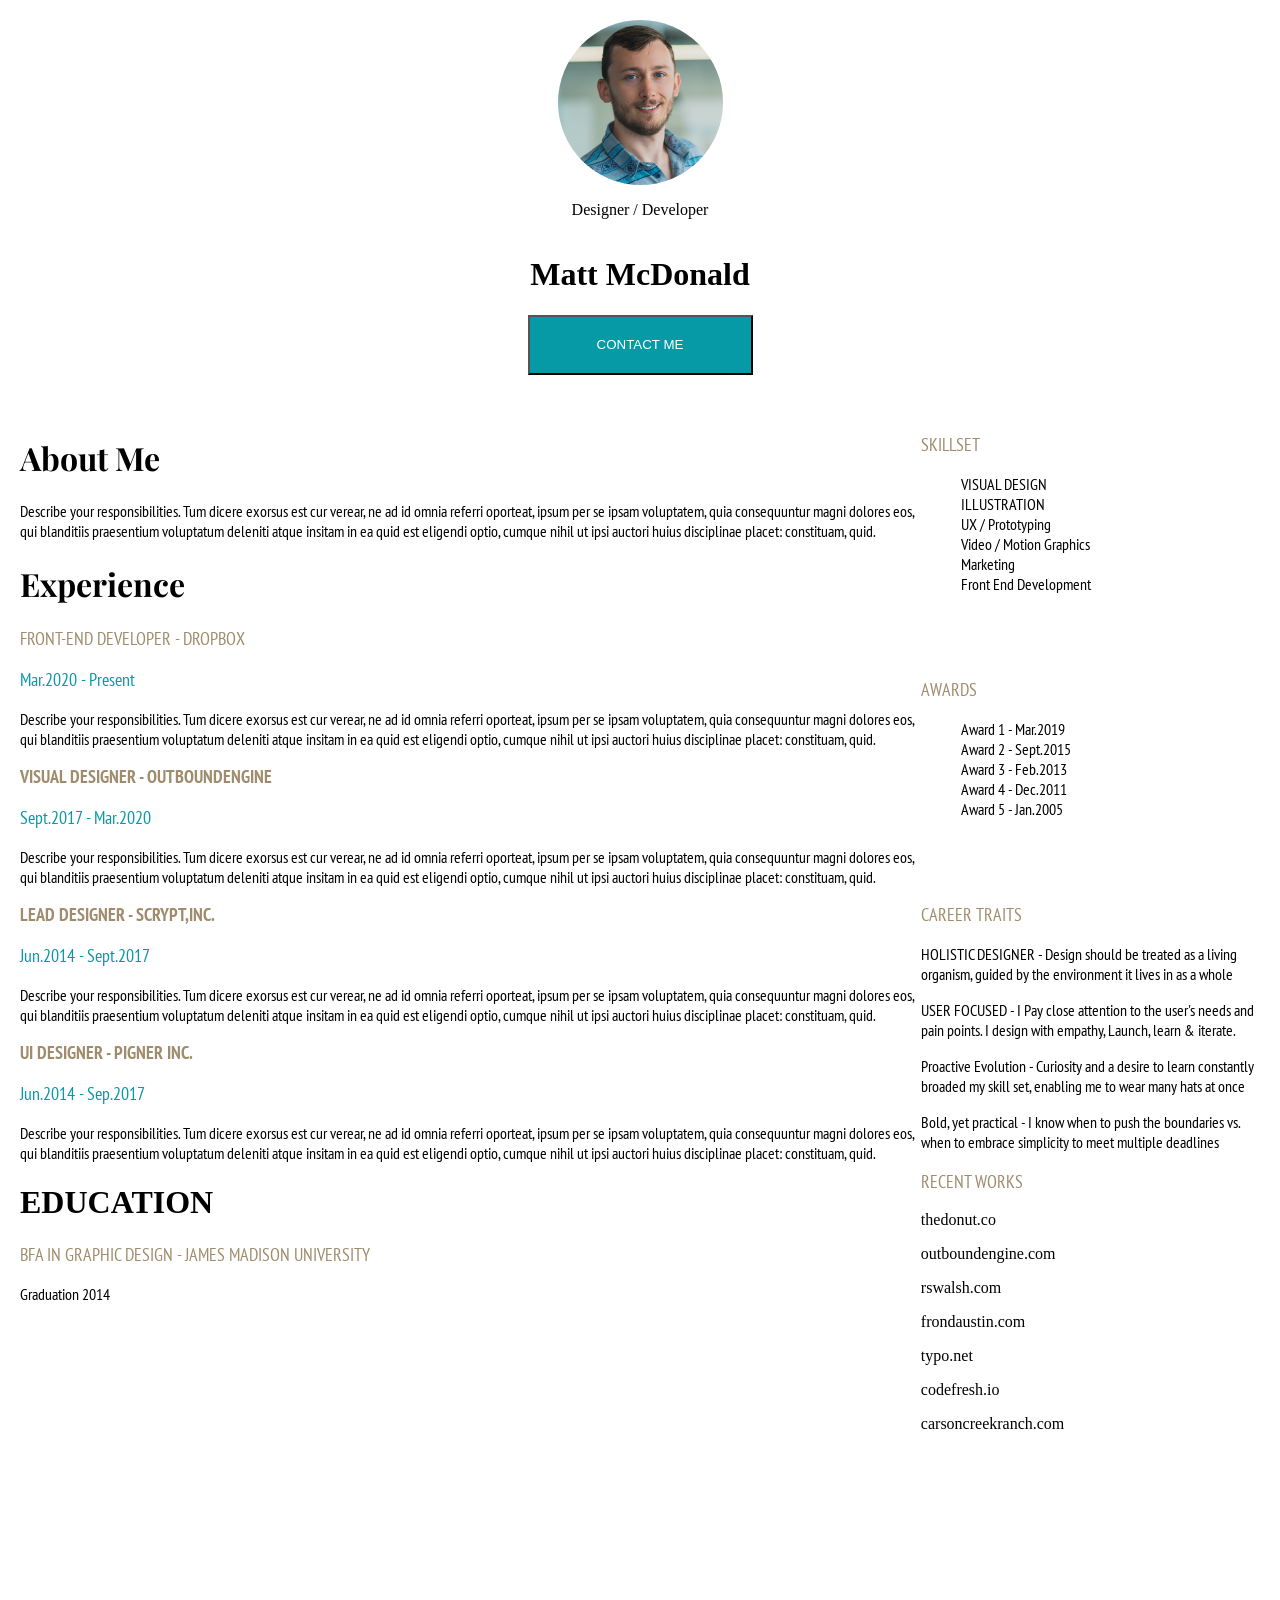
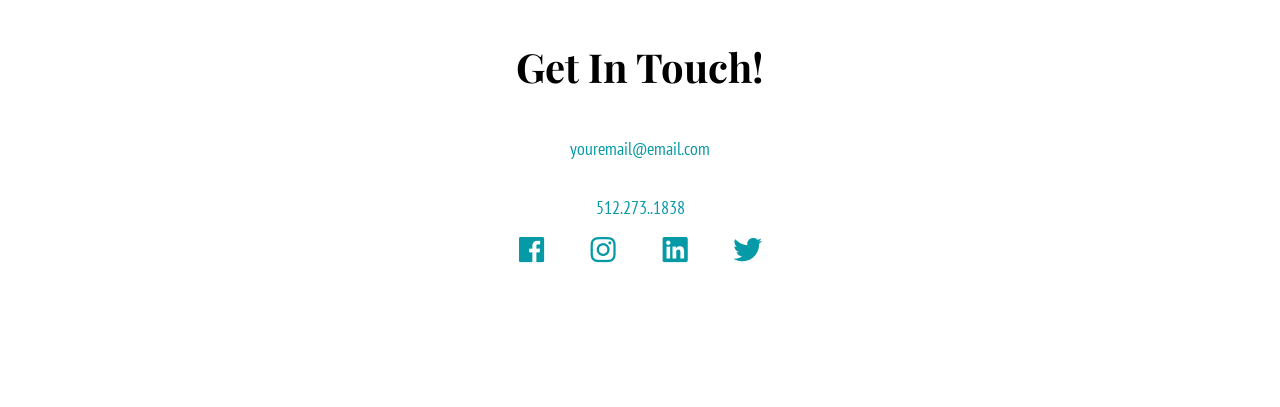
==== commit 5f5c9de7: "canvis" ====
--- a/index2.html
+++ b/index2.html
@@ -26,6 +26,7 @@
       <button class="boton">CONTACT ME</button>
     </header>
     <main class="container-main">
+      
       <div class="derecha">
         <div class="text1">
           <h1>About Me</h1>
@@ -154,6 +155,7 @@
           <p class="text">carsoncreekranch.com</p>
         </div>
       </div>
+
     </main>
     <footer>
       <h1 class="texth">Get In Touch!</h1>
--- a/style.css
+++ b/style.css
@@ -1,6 +1,6 @@
-body{
-    margin: 0;
-    padding: 0;
+body {
+  margin: 0;
+  padding: 0;
 }
 
 header {
@@ -10,16 +10,19 @@
   padding: 20px;
 }
 
-main{
-    padding: 20px;
+.container-main {
+  display: flex;
+  justify-content: center;
+  padding: 20px;
 }
 
-footer{
-    padding: 20px;
+footer {
+  padding: 20px;
 }
 
 header img {
-  width: 100%;
+  width: 165px;
+  height: 165px;
   border-radius: 175px;
 }
 
@@ -125,31 +128,28 @@
 }
 
 @media (min-width: 768px) {
-  main{
+  main {
     padding: 114px;
   }
-  footer{
+  footer {
     padding: 144px;
   }
 }
 
-@media (min-width:1440px){
-    .container-main{
-        display: flex;
-        flex-direction: row;
-        padding: 144px;
-        gap: 50px;
-        align-items: flex-start;
-    }
-    .derecha{
-        order: 2;
-        width: 70%;
-    }
-    .izquierda{
-        order: 1;
-        width: 30%;
-    }
-    footer{
-        padding: 144px;
-    }
+@media (min-width: 1440px){
+  .container-main{
+    display: flex;
+    flex-direction: row;
+    gap: 50px;
+    padding: 50px;
+  }
+  .izquierda{
+    order: 1;
+  }
+  .derecha{
+    order: 2;
+  }
+  footer{
+    padding: 324px;
+  }
 }
